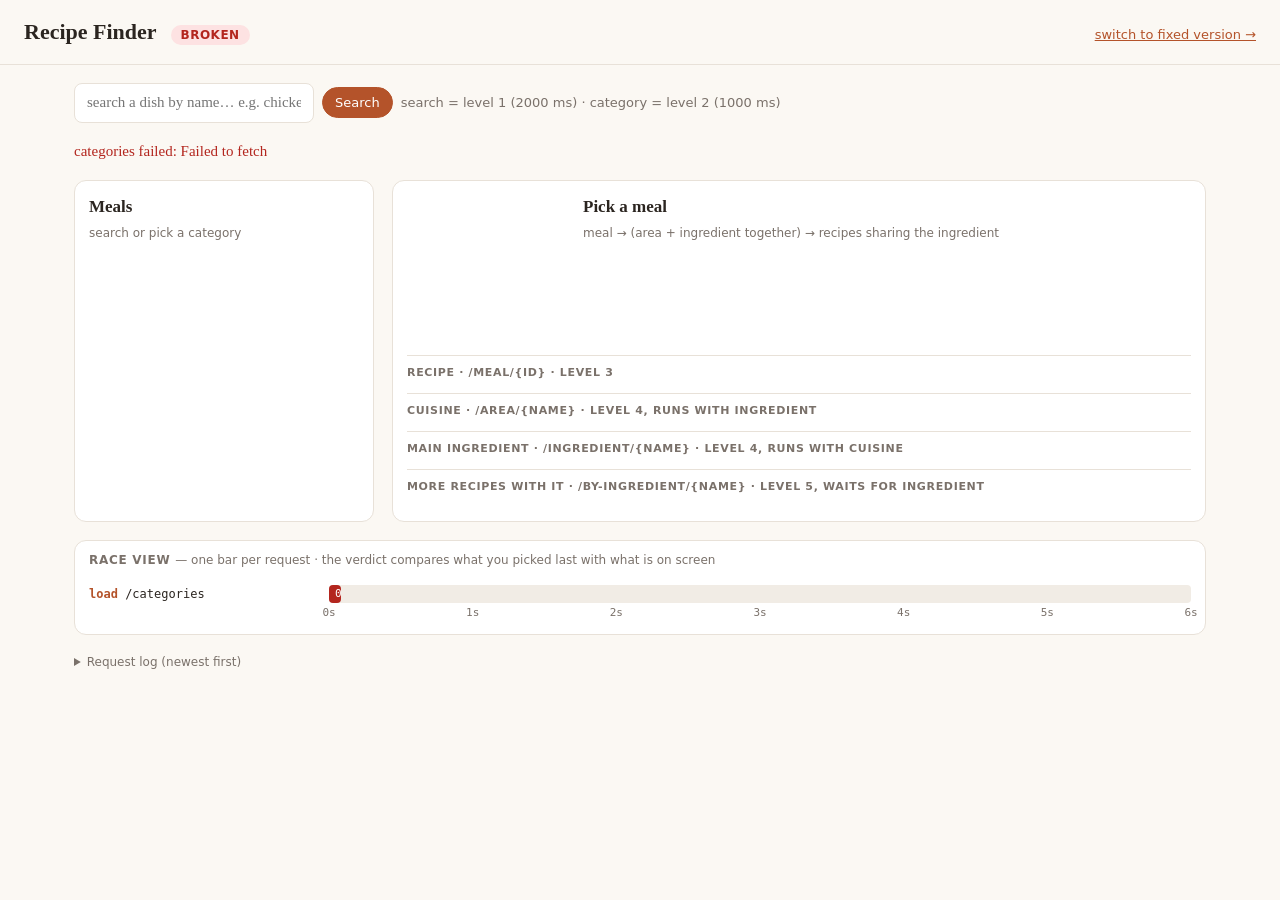
==== broken.html @ 4cebd75c "Recipe Finder: broken and fixed versions with race view Co-Authored-By: Claude Fable 5.1 <noreply@an" ====
<!doctype html>
<html lang="en"><head><meta charset="utf-8"><meta name="viewport" content="width=device-width,initial-scale=1">
<title>Recipe Finder — BROKEN</title><link rel="stylesheet" href="styles.css"></head>
<body>
<header><h1>Recipe Finder</h1><span class="mode broken">BROKEN</span><a href="fixed.html">switch to fixed version →</a></header>
<main class="finder">
  <form class="search" id="searchForm"><input id="q" placeholder="search a dish by name… e.g. chicken" aria-label="search"><button type="submit">Search</button><span class="muted" style="font:13px system-ui,sans-serif">search = level 1 (2000 ms) · category = level 2 (1000 ms)</span></form>
  <div class="chips" id="chips"><span class="muted">loading categories…</span></div>
  <div class="cols">
    <section class="list"><h2 id="listTitle">Meals</h2><p class="sub" id="listSub">search or pick a category</p><ul id="meals"></ul></section>
    <section class="recipe">
      <div class="hero"><img id="hero" alt=""><div><h2 id="recipeTitle">Pick a meal</h2><p class="sub">meal → (area + ingredient together) → recipes sharing the ingredient</p></div></div>
      <div class="panel" id="meal"><h3>Recipe · /meal/{id} · level 3 <span class="status idle"></span></h3><div class="body"></div></div>
      <div class="panel" id="area"><h3>Cuisine · /area/{name} · level 4, runs with ingredient <span class="status idle"></span></h3><div class="body"></div></div>
      <div class="panel" id="ingredient"><h3>Main ingredient · /ingredient/{name} · level 4, runs with cuisine <span class="status idle"></span></h3><div class="body"></div></div>
      <div class="panel" id="shared"><h3>More recipes with it · /by-ingredient/{name} · level 5, waits for ingredient <span class="status idle"></span></h3><div class="body"></div></div>
    </section>
  </div>
  <section class="race"><h3>Race view <span class="muted">— one bar per request · the verdict compares what you picked last with what is on screen</span></h3>
    <p id="verdict" hidden></p><div id="track"></div><div id="axis"></div></section>
  <details class="log"><summary>Request log (newest first)</summary><ul id="log"></ul></details>
</main>
<script src="common.js"></script><script src="app-broken.js"></script>
</body></html>
---- styles.css ----
:root{--bg:#fbf8f3;--card:#fff;--ink:#2b2520;--muted:#7a716a;--line:#e8e1d8;--accent:#b4532a;--ok:#2e7d4f;--bad:#b3261e;--stale:#8a6d1f}
*{box-sizing:border-box}body{margin:0;font:15px/1.45 Georgia,"Times New Roman",serif;background:var(--bg);color:var(--ink)}
header{padding:16px 24px;border-bottom:1px solid var(--line);display:flex;gap:14px;align-items:baseline;flex-wrap:wrap}
header h1{margin:0;font-size:22px;font-weight:600}header .mode{font:600 12px system-ui,sans-serif;padding:3px 10px;border-radius:999px;letter-spacing:.04em}
.mode.broken{background:#fde2e2;color:var(--bad)}.mode.fixed{background:#dcf5e3;color:var(--ok)}header a{color:var(--accent);font:13px system-ui,sans-serif;margin-left:auto}
.finder{max-width:1180px;margin:0 auto;padding:18px 24px;display:grid;gap:18px}
.search{display:flex;gap:8px;flex-wrap:wrap;align-items:center}
.search input{font:inherit;padding:8px 12px;border:1px solid var(--line);border-radius:8px;min-width:240px;background:var(--card)}
.search button,.chip{font:13px system-ui,sans-serif;padding:7px 12px;border:1px solid var(--line);background:var(--card);border-radius:999px;cursor:pointer}
.search button{background:var(--accent);color:#fff;border-color:var(--accent)}
.chips{display:flex;gap:6px;flex-wrap:wrap}.chip.active{border-color:var(--accent);color:var(--accent);font-weight:600}.chips .muted{font:13px system-ui,sans-serif;color:var(--muted)}
.cols{display:grid;grid-template-columns:300px 1fr;gap:18px}@media(max-width:800px){.cols{grid-template-columns:1fr}}
.list,.recipe{background:var(--card);border:1px solid var(--line);border-radius:12px;padding:14px}
.list h2,.recipe h2{margin:0 0 6px;font-size:17px}.sub{font:12px system-ui,sans-serif;color:var(--muted);margin:0 0 10px}
#meals{list-style:none;margin:0;padding:0;display:grid;gap:6px;max-height:60vh;overflow:auto}
#meals button{width:100%;display:flex;gap:10px;align-items:center;text-align:left;font:inherit;padding:6px;border:1px solid transparent;background:none;border-radius:8px;cursor:pointer}
#meals button:hover{background:var(--bg)}#meals button.active{border-color:var(--accent)}#meals img{width:44px;height:44px;border-radius:6px;object-fit:cover;background:#eee}
#meals small{display:block;font:12px system-ui,sans-serif;color:var(--muted)}
.hero{display:flex;gap:16px;align-items:flex-start}.hero img{width:160px;height:160px;object-fit:cover;border-radius:10px;background:#eee}.hero img:not([src]){visibility:hidden}
.panel{border-top:1px solid var(--line);padding:10px 0}.panel h3{margin:0 0 4px;font:600 11px system-ui,sans-serif;text-transform:uppercase;letter-spacing:.06em;color:var(--muted);display:flex;justify-content:space-between;gap:8px}
.status{text-transform:none;letter-spacing:0;font-family:ui-monospace,monospace}.status.loading{color:var(--accent)}.status.done{color:var(--ok)}.status.error{color:var(--bad)}.status.idle{color:var(--muted)}
.panel p{margin:4px 0}.ings{columns:2;font-size:14px;padding-left:18px;margin:4px 0}.err{color:var(--bad)}.muted{color:var(--muted)}
details.log{font:12px/1.5 ui-monospace,Menlo,monospace}details.log summary{cursor:pointer;color:var(--muted);font-family:system-ui,sans-serif}
#log{list-style:none;margin:8px 0 0;padding:10px;background:#1f1b18;color:#e7e2dc;border-radius:10px;max-height:260px;overflow:auto}
#log li{white-space:pre-wrap;border-bottom:1px solid #2e2925;padding:2px 0}#log .t{color:#9b948d;margin-right:8px}#log .sel{color:#f0b27a;margin-right:8px}
#log li.done{color:#9fe0b4}#log li.error{color:#f5a3a3}#log li.stale{color:#f3d27a}

.race{background:var(--card);border:1px solid var(--line);border-radius:12px;padding:12px 14px}
.race h3{margin:0 0 8px;font:600 12px system-ui,sans-serif;text-transform:uppercase;letter-spacing:.06em;color:var(--muted)}.race h3 .muted{text-transform:none;letter-spacing:0;font-weight:400}
#verdict{margin:0 0 10px;display:grid;gap:4px;font:600 13px system-ui,sans-serif}#verdict span{padding:7px 10px;border-radius:8px}
#verdict .good{background:#e6f5ec;color:var(--ok)}#verdict .bad{background:#fde6e4;color:var(--bad)}#verdict .wait{background:#f3efe9;color:var(--muted)}
.tl__row{display:grid;grid-template-columns:230px 1fr;gap:10px;align-items:center;margin:3px 0}
.tl__label{font:12px ui-monospace,monospace;white-space:nowrap;overflow:hidden;text-overflow:ellipsis}.tl__label b{color:var(--accent)}
.tl__lane{position:relative;height:18px;background:#f1ece5;border-radius:4px}
.tl__bar{position:absolute;top:0;height:100%;border-radius:4px;font:11px/18px ui-monospace,monospace;color:#fff;padding:0 6px;white-space:nowrap;overflow:hidden;min-width:3px}
.tl__bar--running{background:#3b6fb6}.tl__bar--landed{background:var(--ok)}.tl__bar--ignored{background:#d9a21b}.tl__bar--aborted{background:#9a9189}.tl__bar--failed{background:var(--bad)}
.tl__axis,#axis{position:relative;height:16px;margin-left:240px}.tl__tick{position:absolute;font:11px ui-monospace,monospace;color:var(--muted);transform:translateX(-50%)}
@media(max-width:800px){.tl__row{grid-template-columns:120px 1fr}#axis{margin-left:130px}}
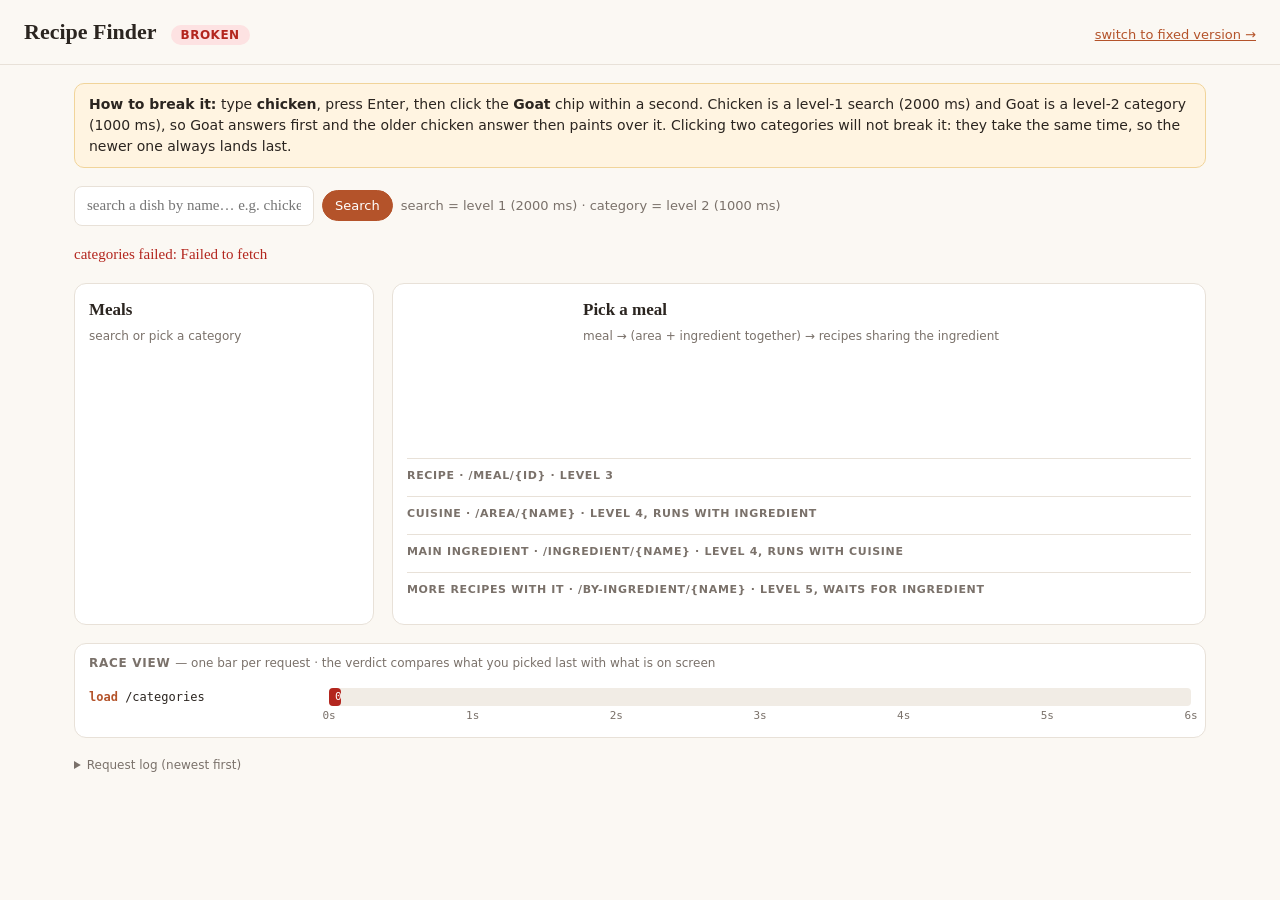
==== commit 54b7ea5c: "Explain how to trigger the race on the page Co-Authored-By: Claude Fable 5.1 <noreply@anthropic.com>" ====
--- a/broken.html
+++ b/broken.html
@@ -4,6 +4,7 @@
 <body>
 <header><h1>Recipe Finder</h1><span class="mode broken">BROKEN</span><a href="fixed.html">switch to fixed version →</a></header>
 <main class="finder">
+  <p class="hint"><b>How to break it:</b> type <b>chicken</b>, press Enter, then click the <b>Goat</b> chip within a second. Chicken is a level-1 search (2000 ms) and Goat is a level-2 category (1000 ms), so Goat answers first and the older chicken answer then paints over it. Clicking two categories will not break it: they take the same time, so the newer one always lands last.</p>
   <form class="search" id="searchForm"><input id="q" placeholder="search a dish by name… e.g. chicken" aria-label="search"><button type="submit">Search</button><span class="muted" style="font:13px system-ui,sans-serif">search = level 1 (2000 ms) · category = level 2 (1000 ms)</span></form>
   <div class="chips" id="chips"><span class="muted">loading categories…</span></div>
   <div class="cols">
--- a/styles.css
+++ b/styles.css
@@ -36,3 +36,4 @@
 .tl__bar--running{background:#3b6fb6}.tl__bar--landed{background:var(--ok)}.tl__bar--ignored{background:#d9a21b}.tl__bar--aborted{background:#9a9189}.tl__bar--failed{background:var(--bad)}
 .tl__axis,#axis{position:relative;height:16px;margin-left:240px}.tl__tick{position:absolute;font:11px ui-monospace,monospace;color:var(--muted);transform:translateX(-50%)}
 @media(max-width:800px){.tl__row{grid-template-columns:120px 1fr}#axis{margin-left:130px}}
+.hint{margin:0;padding:10px 14px;border-radius:10px;background:#fff4e1;border:1px solid #f1d49a;font:14px/1.5 system-ui,sans-serif}
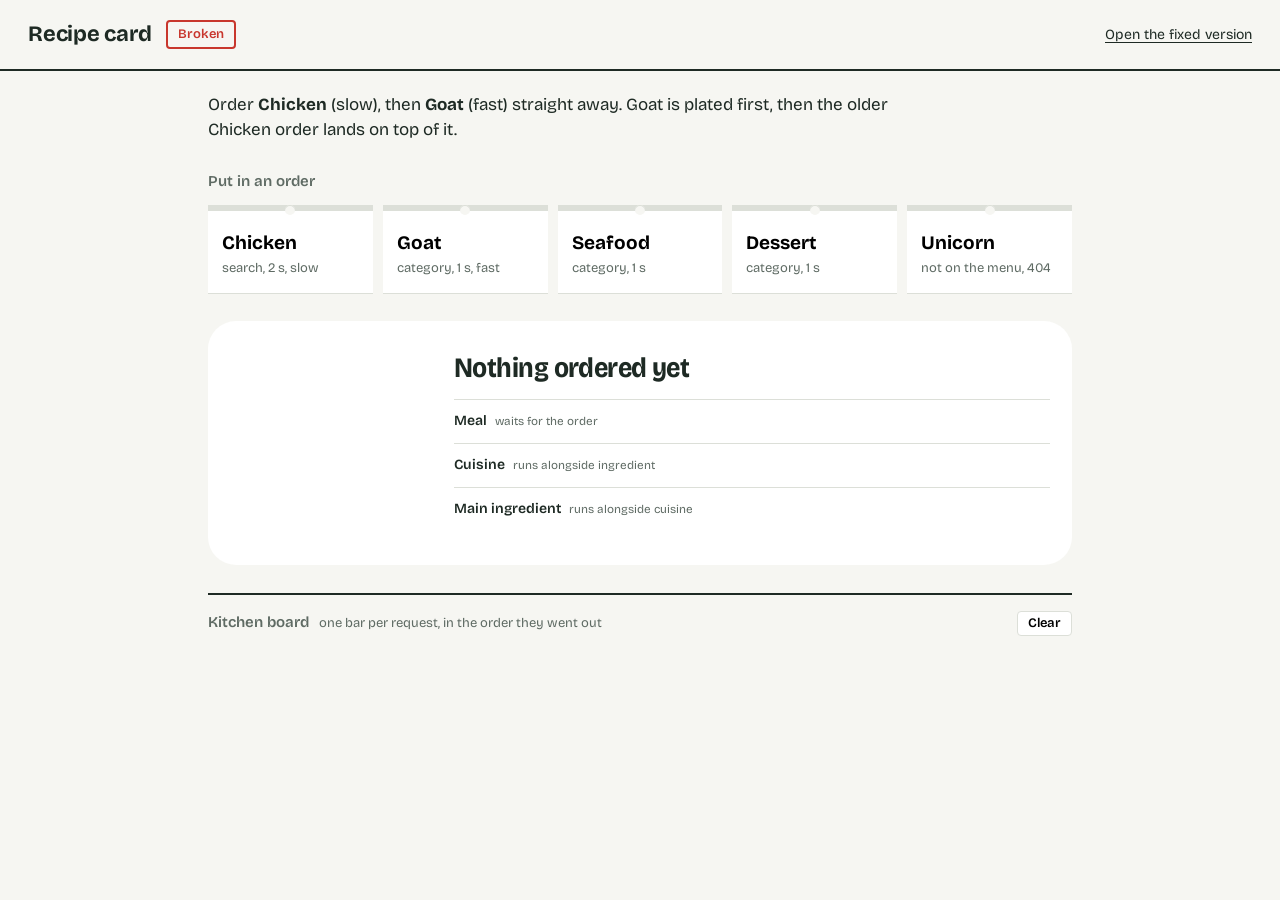
==== commit 71a8f8c9: "Simplify to a five-order recipe card and redesign as kitchen tickets Co-Authored-By: Claude Fable 5." ====
--- a/broken.html
+++ b/broken.html
@@ -1,25 +1,27 @@
 <!doctype html>
 <html lang="en"><head><meta charset="utf-8"><meta name="viewport" content="width=device-width,initial-scale=1">
-<title>Recipe Finder — BROKEN</title><link rel="stylesheet" href="styles.css"></head>
-<body>
-<header><h1>Recipe Finder</h1><span class="mode broken">BROKEN</span><a href="fixed.html">switch to fixed version →</a></header>
-<main class="finder">
-  <p class="hint"><b>How to break it:</b> type <b>chicken</b>, press Enter, then click the <b>Goat</b> chip within a second. Chicken is a level-1 search (2000 ms) and Goat is a level-2 category (1000 ms), so Goat answers first and the older chicken answer then paints over it. Clicking two categories will not break it: they take the same time, so the newer one always lands last.</p>
-  <form class="search" id="searchForm"><input id="q" placeholder="search a dish by name… e.g. chicken" aria-label="search"><button type="submit">Search</button><span class="muted" style="font:13px system-ui,sans-serif">search = level 1 (2000 ms) · category = level 2 (1000 ms)</span></form>
-  <div class="chips" id="chips"><span class="muted">loading categories…</span></div>
-  <div class="cols">
-    <section class="list"><h2 id="listTitle">Meals</h2><p class="sub" id="listSub">search or pick a category</p><ul id="meals"></ul></section>
-    <section class="recipe">
-      <div class="hero"><img id="hero" alt=""><div><h2 id="recipeTitle">Pick a meal</h2><p class="sub">meal → (area + ingredient together) → recipes sharing the ingredient</p></div></div>
-      <div class="panel" id="meal"><h3>Recipe · /meal/{id} · level 3 <span class="status idle"></span></h3><div class="body"></div></div>
-      <div class="panel" id="area"><h3>Cuisine · /area/{name} · level 4, runs with ingredient <span class="status idle"></span></h3><div class="body"></div></div>
-      <div class="panel" id="ingredient"><h3>Main ingredient · /ingredient/{name} · level 4, runs with cuisine <span class="status idle"></span></h3><div class="body"></div></div>
-      <div class="panel" id="shared"><h3>More recipes with it · /by-ingredient/{name} · level 5, waits for ingredient <span class="status idle"></span></h3><div class="body"></div></div>
-    </section>
-  </div>
-  <section class="race"><h3>Race view <span class="muted">— one bar per request · the verdict compares what you picked last with what is on screen</span></h3>
-    <p id="verdict" hidden></p><div id="track"></div><div id="axis"></div></section>
-  <details class="log"><summary>Request log (newest first)</summary><ul id="log"></ul></details>
+<title>Recipe card, Broken</title>
+<link rel="preconnect" href="https://fonts.googleapis.com"><link rel="stylesheet" href="https://fonts.googleapis.com/css2?family=Bricolage+Grotesque:opsz,wdth,wght@12..96,75..100,300..800&display=swap">
+<link rel="stylesheet" href="styles.css"></head>
+<body class="broken">
+<header><h1>Recipe card</h1><span class="mode">Broken</span><a href="fixed.html">Open the fixed version</a></header>
+<main>
+  <p class="hint">Order <b>Chicken</b> (slow), then <b>Goat</b> (fast) straight away. Goat is plated first, then the older Chicken order lands on top of it.</p>
+  <section class="orders"><h2>Put in an order <span id="order"></span></h2><div id="picks"></div></section>
+  <section class="plate">
+    <img id="photo" alt="">
+    <div class="plate-text">
+      <h2 id="title">Nothing ordered yet</h2>
+      <div class="panel" id="meal"><h3>Meal <small>waits for the order</small> <span class="who"></span></h3><div class="body"></div></div>
+      <div class="panel" id="area"><h3>Cuisine <small>runs alongside ingredient</small> <span class="who"></span></h3><div class="body"></div></div>
+      <div class="panel" id="ingredient"><h3>Main ingredient <small>runs alongside cuisine</small> <span class="who"></span></h3><div class="body"></div></div>
+    </div>
+  </section>
+  <section class="rail">
+    <p id="verdict" hidden></p>
+    <h2>Kitchen board <small>one bar per request, in the order they went out</small> <button id="reset" type="button">Clear</button></h2>
+    <div id="track"></div>
+  </section>
 </main>
 <script src="common.js"></script><script src="app-broken.js"></script>
 </body></html>
--- a/styles.css
+++ b/styles.css
@@ -1,39 +1,40 @@
-:root{--bg:#fbf8f3;--card:#fff;--ink:#2b2520;--muted:#7a716a;--line:#e8e1d8;--accent:#b4532a;--ok:#2e7d4f;--bad:#b3261e;--stale:#8a6d1f}
-*{box-sizing:border-box}body{margin:0;font:15px/1.45 Georgia,"Times New Roman",serif;background:var(--bg);color:var(--ink)}
-header{padding:16px 24px;border-bottom:1px solid var(--line);display:flex;gap:14px;align-items:baseline;flex-wrap:wrap}
-header h1{margin:0;font-size:22px;font-weight:600}header .mode{font:600 12px system-ui,sans-serif;padding:3px 10px;border-radius:999px;letter-spacing:.04em}
-.mode.broken{background:#fde2e2;color:var(--bad)}.mode.fixed{background:#dcf5e3;color:var(--ok)}header a{color:var(--accent);font:13px system-ui,sans-serif;margin-left:auto}
-.finder{max-width:1180px;margin:0 auto;padding:18px 24px;display:grid;gap:18px}
-.search{display:flex;gap:8px;flex-wrap:wrap;align-items:center}
-.search input{font:inherit;padding:8px 12px;border:1px solid var(--line);border-radius:8px;min-width:240px;background:var(--card)}
-.search button,.chip{font:13px system-ui,sans-serif;padding:7px 12px;border:1px solid var(--line);background:var(--card);border-radius:999px;cursor:pointer}
-.search button{background:var(--accent);color:#fff;border-color:var(--accent)}
-.chips{display:flex;gap:6px;flex-wrap:wrap}.chip.active{border-color:var(--accent);color:var(--accent);font-weight:600}.chips .muted{font:13px system-ui,sans-serif;color:var(--muted)}
-.cols{display:grid;grid-template-columns:300px 1fr;gap:18px}@media(max-width:800px){.cols{grid-template-columns:1fr}}
-.list,.recipe{background:var(--card);border:1px solid var(--line);border-radius:12px;padding:14px}
-.list h2,.recipe h2{margin:0 0 6px;font-size:17px}.sub{font:12px system-ui,sans-serif;color:var(--muted);margin:0 0 10px}
-#meals{list-style:none;margin:0;padding:0;display:grid;gap:6px;max-height:60vh;overflow:auto}
-#meals button{width:100%;display:flex;gap:10px;align-items:center;text-align:left;font:inherit;padding:6px;border:1px solid transparent;background:none;border-radius:8px;cursor:pointer}
-#meals button:hover{background:var(--bg)}#meals button.active{border-color:var(--accent)}#meals img{width:44px;height:44px;border-radius:6px;object-fit:cover;background:#eee}
-#meals small{display:block;font:12px system-ui,sans-serif;color:var(--muted)}
-.hero{display:flex;gap:16px;align-items:flex-start}.hero img{width:160px;height:160px;object-fit:cover;border-radius:10px;background:#eee}.hero img:not([src]){visibility:hidden}
-.panel{border-top:1px solid var(--line);padding:10px 0}.panel h3{margin:0 0 4px;font:600 11px system-ui,sans-serif;text-transform:uppercase;letter-spacing:.06em;color:var(--muted);display:flex;justify-content:space-between;gap:8px}
-.status{text-transform:none;letter-spacing:0;font-family:ui-monospace,monospace}.status.loading{color:var(--accent)}.status.done{color:var(--ok)}.status.error{color:var(--bad)}.status.idle{color:var(--muted)}
-.panel p{margin:4px 0}.ings{columns:2;font-size:14px;padding-left:18px;margin:4px 0}.err{color:var(--bad)}.muted{color:var(--muted)}
-details.log{font:12px/1.5 ui-monospace,Menlo,monospace}details.log summary{cursor:pointer;color:var(--muted);font-family:system-ui,sans-serif}
-#log{list-style:none;margin:8px 0 0;padding:10px;background:#1f1b18;color:#e7e2dc;border-radius:10px;max-height:260px;overflow:auto}
-#log li{white-space:pre-wrap;border-bottom:1px solid #2e2925;padding:2px 0}#log .t{color:#9b948d;margin-right:8px}#log .sel{color:#f0b27a;margin-right:8px}
-#log li.done{color:#9fe0b4}#log li.error{color:#f5a3a3}#log li.stale{color:#f3d27a}
-
-.race{background:var(--card);border:1px solid var(--line);border-radius:12px;padding:12px 14px}
-.race h3{margin:0 0 8px;font:600 12px system-ui,sans-serif;text-transform:uppercase;letter-spacing:.06em;color:var(--muted)}.race h3 .muted{text-transform:none;letter-spacing:0;font-weight:400}
-#verdict{margin:0 0 10px;display:grid;gap:4px;font:600 13px system-ui,sans-serif}#verdict span{padding:7px 10px;border-radius:8px}
-#verdict .good{background:#e6f5ec;color:var(--ok)}#verdict .bad{background:#fde6e4;color:var(--bad)}#verdict .wait{background:#f3efe9;color:var(--muted)}
-.tl__row{display:grid;grid-template-columns:230px 1fr;gap:10px;align-items:center;margin:3px 0}
-.tl__label{font:12px ui-monospace,monospace;white-space:nowrap;overflow:hidden;text-overflow:ellipsis}.tl__label b{color:var(--accent)}
-.tl__lane{position:relative;height:18px;background:#f1ece5;border-radius:4px}
-.tl__bar{position:absolute;top:0;height:100%;border-radius:4px;font:11px/18px ui-monospace,monospace;color:#fff;padding:0 6px;white-space:nowrap;overflow:hidden;min-width:3px}
-.tl__bar--running{background:#3b6fb6}.tl__bar--landed{background:var(--ok)}.tl__bar--ignored{background:#d9a21b}.tl__bar--aborted{background:#9a9189}.tl__bar--failed{background:var(--bad)}
-.tl__axis,#axis{position:relative;height:16px;margin-left:240px}.tl__tick{position:absolute;font:11px ui-monospace,monospace;color:var(--muted);transform:translateX(-50%)}
-@media(max-width:800px){.tl__row{grid-template-columns:120px 1fr}#axis{margin-left:130px}}
-.hint{margin:0;padding:10px 14px;border-radius:10px;background:#fff4e1;border:1px solid #f1d49a;font:14px/1.5 system-ui,sans-serif}
+:root{--paper:#f6f6f2;--white:#fff;--ink:#1e2a24;--mute:#5f6b64;--rule:#dcdfd8;--basil:#2f6b3a;--saffron:#e0a51a;--chilli:#c8372d;--ash:#a8aca6;--sky:#3f6fae}
+*{box-sizing:border-box}
+body{margin:0;background:var(--paper);color:var(--ink);font:16px/1.5 "Bricolage Grotesque",system-ui,sans-serif;font-variation-settings:"wdth" 100}
+header{display:flex;align-items:center;gap:14px;padding:18px 28px;border-bottom:2px solid var(--ink)}
+header h1{margin:0;font-size:22px;font-weight:700;letter-spacing:-.01em}
+.mode{font-size:13px;font-weight:600;padding:3px 10px;border:2px solid currentColor;border-radius:4px}
+body.broken .mode{color:var(--chilli)}body.fixed .mode{color:var(--basil)}
+header a{margin-left:auto;color:var(--ink);font-size:14px;text-decoration:underline;text-underline-offset:3px}
+main{max-width:920px;margin:0 auto;padding:22px 28px 60px;display:grid;gap:28px}
+.hint{margin:0;font-size:17px;line-height:1.45;max-width:64ch}
+h2{margin:0 0 12px;font-size:15px;font-weight:600;color:var(--mute);display:flex;align-items:baseline;gap:10px}
+h2 small{font-weight:400;font-size:13px}h2 #order{margin-left:auto;color:var(--ink)}
+/* orders: kitchen tickets, sharp corners, punched top */
+#picks{display:grid;grid-template-columns:repeat(auto-fit,minmax(150px,1fr));gap:10px}
+#picks button{position:relative;font:inherit;text-align:left;padding:18px 14px 14px;border:0;border-top:6px solid var(--rule);background:var(--white);cursor:pointer;display:grid;gap:2px;box-shadow:0 1px 0 var(--rule)}
+#picks button::before{content:"";position:absolute;top:-6px;left:50%;width:10px;height:10px;margin-left:-5px;border-radius:50%;background:var(--paper);box-shadow:inset 0 1px 0 var(--rule)}
+#picks button b{font-size:19px;font-weight:700}#picks button small{font-size:13px;color:var(--mute)}
+#picks button:hover{border-top-color:var(--ink)}#picks button.active{border-top-color:var(--saffron)}
+#picks button:focus-visible{outline:3px solid var(--sky);outline-offset:2px}
+/* the plate */
+.plate{background:var(--white);border-radius:28px;padding:22px;display:grid;grid-template-columns:200px 1fr;gap:24px;align-items:start}
+#photo{width:200px;height:200px;object-fit:cover;border-radius:50%;background:var(--paper);box-shadow:0 0 0 8px var(--paper)}
+#photo:not([src]){visibility:hidden}
+.plate-text h2{color:var(--ink);font-size:28px;font-weight:700;letter-spacing:-.02em;margin:4px 0 10px;font-variation-settings:"wdth" 90}
+.panel{border-top:1px solid var(--rule);padding:10px 0 8px}
+.panel h3{margin:0 0 4px;font-size:14px;font-weight:600;display:flex;gap:8px;align-items:baseline;flex-wrap:wrap}
+.panel h3 small{font-weight:400;color:var(--mute)}.panel .who{margin-left:auto;font-size:12px;color:var(--mute)}
+.panel .body{font-size:15px;max-width:60ch}.err{color:var(--chilli)}
+/* kitchen board */
+.rail{border-top:2px solid var(--ink);padding-top:16px}
+.rail h2 button{margin-left:auto;font:inherit;font-size:13px;border:1px solid var(--rule);background:var(--white);border-radius:4px;padding:2px 10px;cursor:pointer}
+#verdict{margin:0 0 18px;font-size:34px;line-height:1.1;font-weight:800;letter-spacing:-.025em;font-variation-settings:"wdth" 85;max-width:20ch}
+#verdict.good{color:var(--basil)}#verdict.bad{color:var(--chilli)}
+.row{display:grid;grid-template-columns:220px 1fr;gap:12px;align-items:center;margin:4px 0}
+.lbl{font-size:13px;white-space:nowrap;overflow:hidden;text-overflow:ellipsis}.lbl em{font-style:normal;font-weight:700;margin-right:4px}
+.lane{position:relative;height:20px;background:var(--white);border-radius:2px}
+.bar{position:absolute;top:0;height:100%;border-radius:2px;font-size:12px;line-height:20px;color:#fff;padding:0 7px;white-space:nowrap;overflow:hidden;min-width:3px}
+.bar.running{background:var(--saffron);color:var(--ink)}.bar.landed{background:var(--basil)}.bar.ignored{background:var(--ash);color:var(--ink)}.bar.aborted{background:var(--ash);color:var(--ink)}.bar.failed{background:var(--chilli)}
+@media(max-width:640px){main{padding:18px 16px 40px}.plate{grid-template-columns:1fr;justify-items:center}.plate-text{width:100%}.row{grid-template-columns:120px 1fr}#verdict{font-size:26px}}
+@media(prefers-reduced-motion:no-preference){.bar{transition:width .1s linear}}
